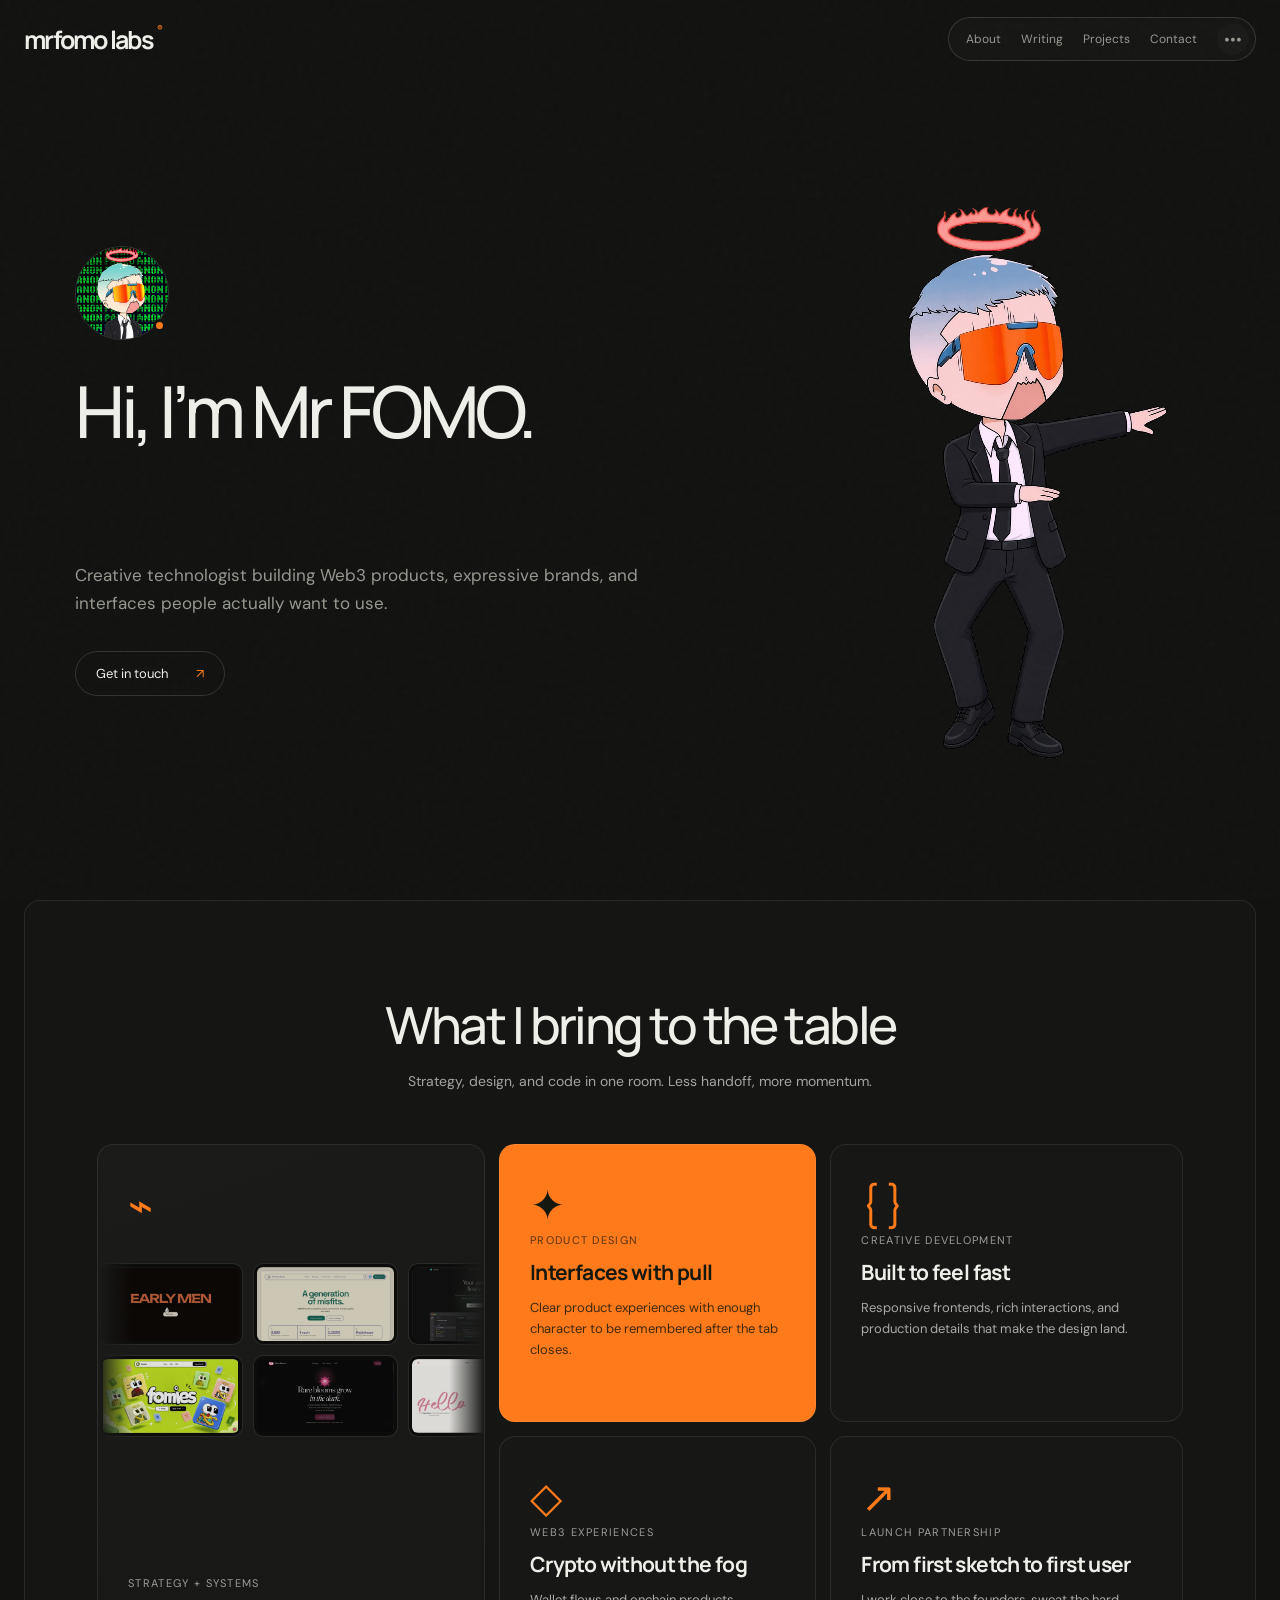
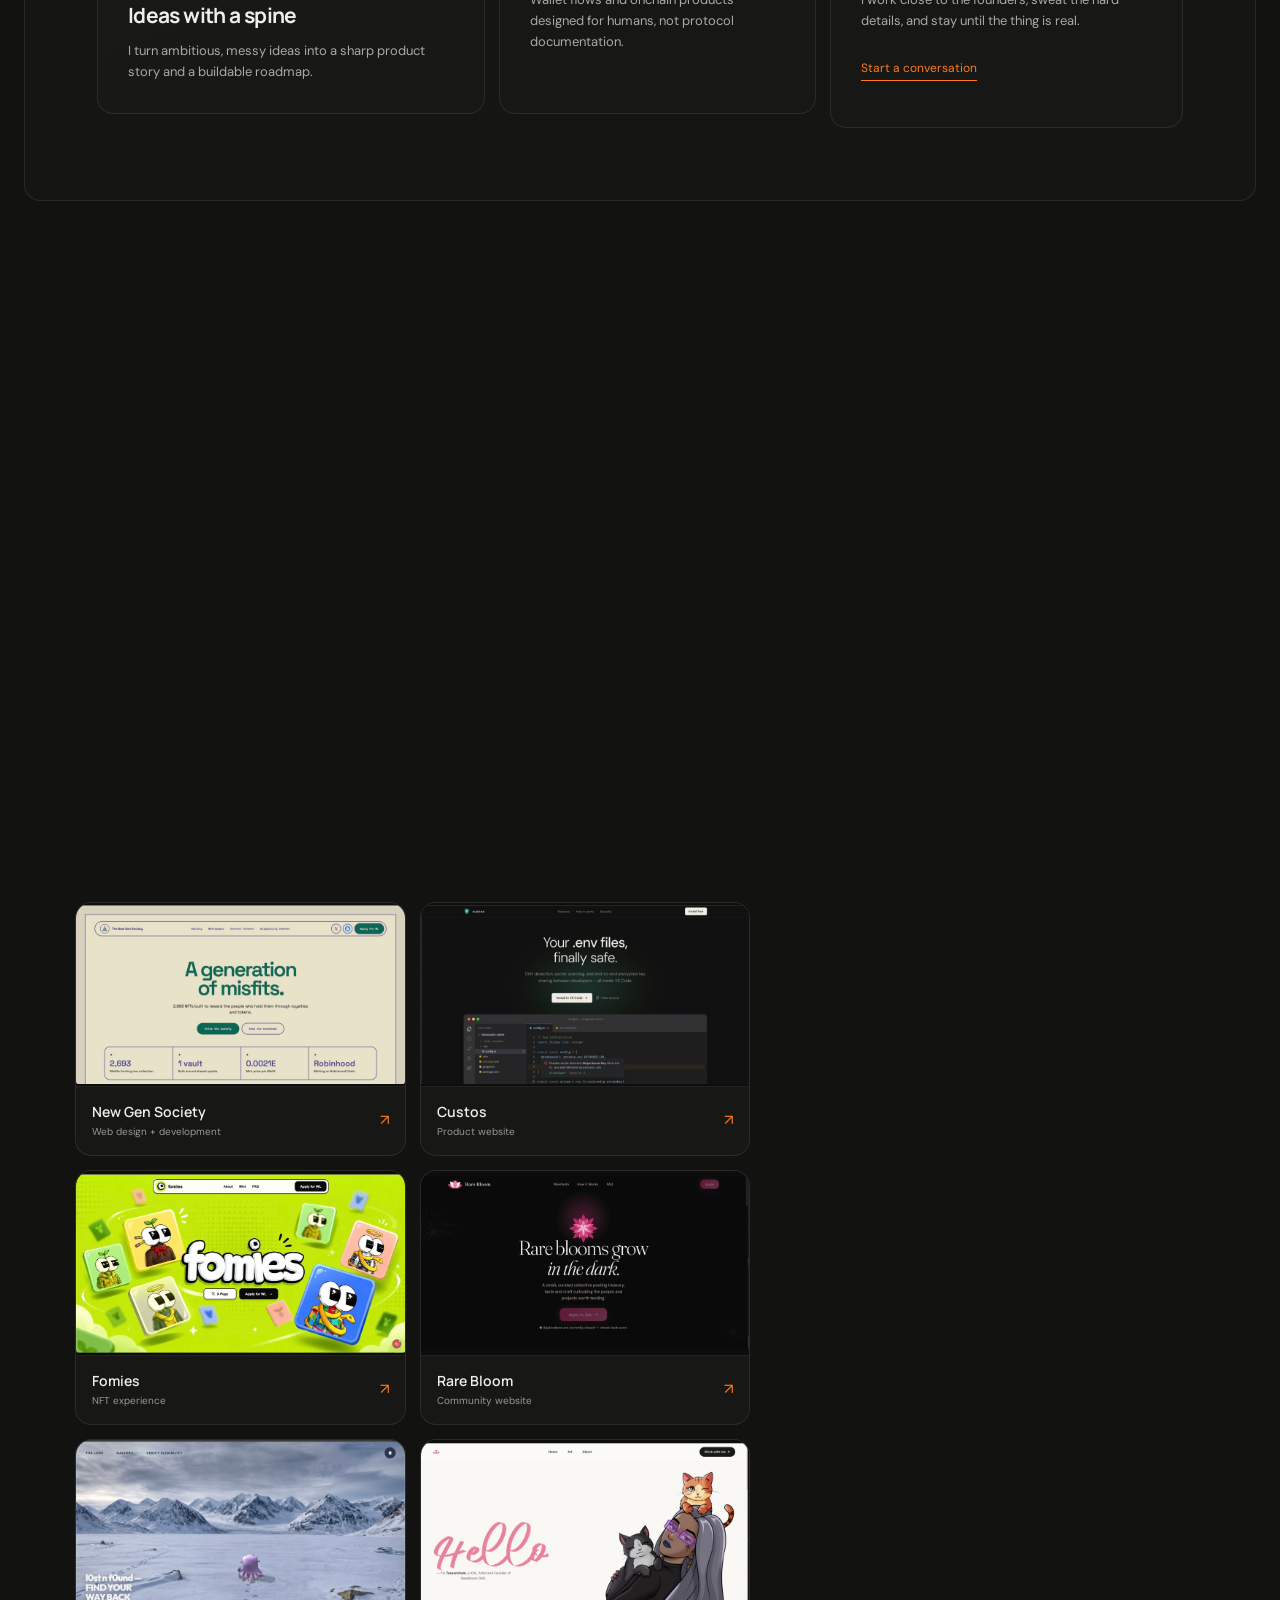
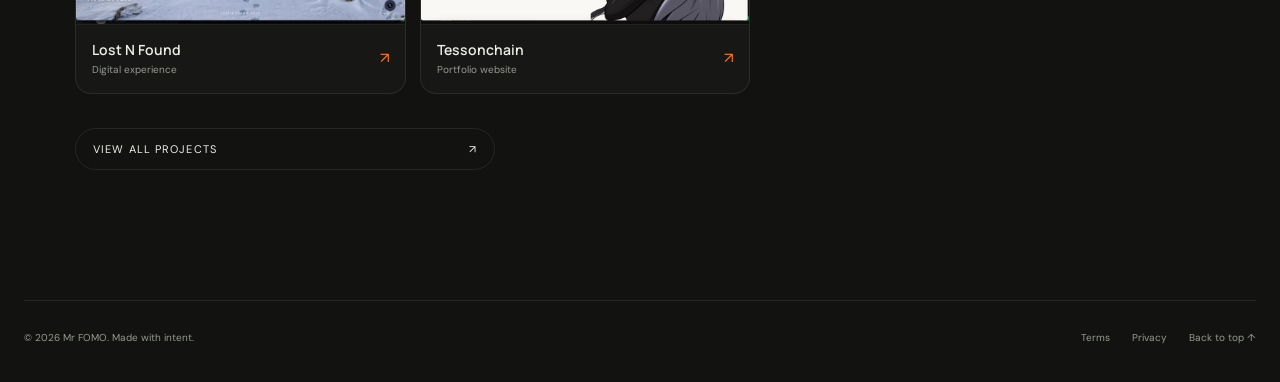
==== index.html @ 3b0688d9 "Add project detail and archive pages with associated styles and scripts - Created project.html for i" ====
<!doctype html>
<html lang="en">
<head>
  <meta charset="UTF-8" />
  <meta name="viewport" content="width=device-width, initial-scale=1.0" />
  <meta name="description" content="Mr FOMO is a creative technologist building sharp digital products, Web3 experiences, and memorable brands." />
  <title>Mr FOMO | Creative Technologist</title>
  <link rel="preconnect" href="https://fonts.googleapis.com">
  <link rel="preconnect" href="https://fonts.gstatic.com" crossorigin>
  <link href="https://fonts.googleapis.com/css2?family=DM+Sans:wght@400;500;600&family=Manrope:wght@400;500;600;700&display=swap" rel="stylesheet">
  <link rel="stylesheet" href="styles.css" />
</head>
<body>
  <div class="grain" aria-hidden="true"></div>
  <header class="site-header">
    <a class="brand" href="#top" aria-label="mrfomo labs home">mrfomo labs<span>®</span></a>
    <nav class="nav-pill" aria-label="Primary navigation">
      <a href="#about">About</a>
      <a href="#writing">Writing</a>
      <a href="#work">Projects</a>
      <a href="#contact">Contact</a>
      <button class="more-button" type="button" aria-label="Open links" aria-expanded="false">•••</button>
    </nav>
    <button class="mobile-toggle" type="button" aria-label="Open menu" aria-expanded="false"><span></span><span></span></button>
  </header>

  <aside class="social-dock" aria-label="Social links">
    <a href="https://github.com" target="_blank" rel="noreferrer"><span>GH</span>Github</a>
    <a href="https://x.com" target="_blank" rel="noreferrer"><span>X</span>Twitter</a>
    <a href="https://linkedin.com" target="_blank" rel="noreferrer"><span>IN</span>LinkedIn</a>
    <a href="mailto:hello@mrfomo.dev"><span>@</span>Email</a>
    <div class="dock-tools">
      <button class="theme-toggle" type="button" aria-label="Toggle theme">◐</button>
      <span>Available for select projects</span>
    </div>
  </aside>

  <main id="top">
    <section class="hero" id="about">
      <div class="hero-copy-stack">
        <div class="avatar-wrap reveal">
          <img src="assets/mr-fomo-portrait.png" alt="Illustrated portrait of Mr FOMO" width="180" height="180" />
          <span class="availability" aria-label="Available"></span>
        </div>
        <h1 class="reveal">
          Hi, I’m Mr FOMO.
          <span class="flip-line">
            <span class="flip-window" role="text" aria-label="I Build, I Create, I Code">
              <span class="flip-word" aria-hidden="true"><span>I</span> Build</span>
              <span class="flip-word" aria-hidden="true"><span>I</span> Create</span>
              <span class="flip-word" aria-hidden="true"><span>I</span> Code</span>
            </span>
          </span>
        </h1>
        <p class="hero-copy reveal">Creative technologist building Web3 products, expressive brands, and interfaces people actually want to use.</p>
        <a class="button reveal" href="mailto:hello@mrfomo.dev">Get in touch <span>↗</span></a>
      </div>
      <video class="hero-character" autoplay loop muted playsinline preload="auto" aria-label="Mr FOMO character dancing">
        <source src="assets/mr-fomo-dance.webm" type="video/webm" />
      </video>
    </section>

    <section class="services shell" id="work">
      <div class="section-intro reveal">
        <h2>What I bring to the table</h2>
        <p>Strategy, design, and code in one room. Less handoff, more momentum.</p>
      </div>
      <div class="service-grid">
        <article class="service-card feature-card reveal">
          <div class="card-mark">⌁</div>
          <div class="project-marquee" aria-label="Selected project previews">
            <div class="marquee-row marquee-left">
              <div class="marquee-group">
                <img src="assets/project-early-men.jpg" alt="Early Men project homepage" width="900" height="484" loading="lazy" />
                <img src="assets/project-new-gen.jpg" alt="The New Gen Society project homepage" width="900" height="489" loading="lazy" />
                <img src="assets/project-custos.jpg" alt="Custos project homepage" width="900" height="489" loading="lazy" />
                <img src="assets/project-lost-n-found.jpg" alt="Lost N Found project homepage" width="900" height="502" loading="lazy" />
              </div>
              <div class="marquee-group" aria-hidden="true">
                <img src="assets/project-early-men.jpg" alt="" width="900" height="484" loading="lazy" />
                <img src="assets/project-new-gen.jpg" alt="" width="900" height="489" loading="lazy" />
                <img src="assets/project-custos.jpg" alt="" width="900" height="489" loading="lazy" />
                <img src="assets/project-lost-n-found.jpg" alt="" width="900" height="502" loading="lazy" />
              </div>
            </div>
            <div class="marquee-row marquee-right">
              <div class="marquee-group">
                <img src="assets/project-fomies.jpg" alt="Fomies project homepage" width="900" height="491" loading="lazy" />
                <img src="assets/project-rare-bloom.jpg" alt="Rare Bloom project homepage" width="900" height="480" loading="lazy" />
                <img src="assets/project-tessonchain.jpg" alt="Tessonchain portfolio homepage" width="900" height="488" loading="lazy" />
              </div>
              <div class="marquee-group" aria-hidden="true">
                <img src="assets/project-fomies.jpg" alt="" width="900" height="491" loading="lazy" />
                <img src="assets/project-rare-bloom.jpg" alt="" width="900" height="480" loading="lazy" />
                <img src="assets/project-tessonchain.jpg" alt="" width="900" height="488" loading="lazy" />
              </div>
            </div>
          </div>
          <p class="card-index">Strategy + systems</p>
          <h3>Ideas with a spine</h3>
          <p>I turn ambitious, messy ideas into a sharp product story and a buildable roadmap.</p>
        </article>
        <article class="service-card lime-card reveal">
          <div class="card-mark">✦</div>
          <p class="card-index">Product design</p>
          <h3>Interfaces with pull</h3>
          <p>Clear product experiences with enough character to be remembered after the tab closes.</p>
        </article>
        <article class="service-card reveal">
          <div class="card-mark">{ }</div>
          <p class="card-index">Creative development</p>
          <h3>Built to feel fast</h3>
          <p>Responsive frontends, rich interactions, and production details that make the design land.</p>
        </article>
        <article class="service-card reveal">
          <div class="card-mark">◇</div>
          <p class="card-index">Web3 experiences</p>
          <h3>Crypto without the fog</h3>
          <p>Wallet flows and onchain products designed for humans, not protocol documentation.</p>
        </article>
        <article class="service-card wide-card reveal">
          <div class="card-mark">↗</div>
          <p class="card-index">Launch partnership</p>
          <h3>From first sketch to first user</h3>
          <p>I work close to the founders, sweat the hard details, and stay until the thing is real.</p>
          <a href="mailto:hello@mrfomo.dev">Start a conversation</a>
        </article>
      </div>
    </section>

    <section class="writing" id="writing">
      <div class="posts-column">
        <h2 class="reveal">Recent <span class="accent-word">works.</span></h2>
        <div class="projects-grid">
          <button class="project-preview project-featured reveal" type="button">
            <img src="assets/project-early-men.jpg" alt="Early Men project homepage" width="900" height="484" loading="lazy" />
            <span><strong>Early Men</strong><small>Web design + development</small><b>↗</b></span>
          </button>
          <button class="project-preview reveal" type="button">
            <img src="assets/project-new-gen.jpg" alt="The New Gen Society project homepage" width="900" height="489" loading="lazy" />
            <span><strong>New Gen Society</strong><small>Web design + development</small><b>↗</b></span>
          </button>
          <button class="project-preview reveal" type="button">
            <img src="assets/project-custos.jpg" alt="Custos project homepage" width="900" height="489" loading="lazy" />
            <span><strong>Custos</strong><small>Product website</small><b>↗</b></span>
          </button>
          <button class="project-preview reveal" type="button">
            <img src="assets/project-fomies.jpg" alt="Fomies project homepage" width="900" height="491" loading="lazy" />
            <span><strong>Fomies</strong><small>NFT experience</small><b>↗</b></span>
          </button>
          <button class="project-preview reveal" type="button">
            <img src="assets/project-rare-bloom.jpg" alt="Rare Bloom project homepage" width="900" height="480" loading="lazy" />
            <span><strong>Rare Bloom</strong><small>Community website</small><b>↗</b></span>
          </button>
          <button class="project-preview reveal" type="button">
            <img src="assets/project-lost-n-found.jpg" alt="Lost N Found project homepage" width="900" height="502" loading="lazy" />
            <span><strong>Lost N Found</strong><small>Digital experience</small><b>↗</b></span>
          </button>
          <button class="project-preview reveal" type="button">
            <img src="assets/project-tessonchain.jpg" alt="Tessonchain portfolio homepage" width="900" height="488" loading="lazy" />
            <span><strong>Tessonchain</strong><small>Portfolio website</small><b>↗</b></span>
          </button>
        </div>
        <a class="view-all reveal" href="projects.html">View all projects <span>↗</span></a>
      </div>

      <aside class="contact-column" id="contact">
        <div class="idea-card reveal">
          <div class="idea-orbit" aria-hidden="true"><span>✦</span></div>
          <h2>Something<br><span>worth building?</span></h2>
          <p>Bring the bold idea. I’ll help make it clear, useful, and real.</p>
          <a class="button" href="mailto:hello@mrfomo.dev">Get in touch <span>↗</span></a>
        </div>
        <form class="newsletter reveal" novalidate>
          <div>
            <h3>Notes, occasionally.</h3>
            <p>Design, technology, and useful things I found along the way.</p>
          </div>
          <label for="email">Email address</label>
          <div class="input-row">
            <input id="email" name="email" type="email" placeholder="you@domain.com" required />
            <button type="submit">Subscribe</button>
          </div>
          <p class="form-message" aria-live="polite"></p>
        </form>
      </aside>
    </section>
  </main>

  <footer>
    <p>© 2026 Mr FOMO. Made with intent.</p>
    <div><a href="#">Terms</a><a href="#">Privacy</a><a href="#top">Back to top ↑</a></div>
  </footer>

  <dialog class="project-lightbox" aria-label="Project image preview">
    <button class="lightbox-close" type="button" aria-label="Close project preview">×</button>
    <img src="" alt="" />
  </dialog>
  <script src="script.js"></script>
</body>
</html>
---- styles.css ----
:root {
  color-scheme: dark;
  --bg: #121311;
  --panel: #171816;
  --panel-2: #1b1c1a;
  --line: rgba(238, 241, 231, .09);
  --line-strong: rgba(238, 241, 231, .15);
  --text: #eeefe9;
  --muted: #969990;
  --accent: #ff7a1a;
  --accent-text: #15180f;
  --radius: 16px;
  --ease: cubic-bezier(.16, 1, .3, 1);
}

html[data-theme="light"] {
  color-scheme: light;
  --bg: #eceee8;
  --panel: #f5f6f1;
  --panel-2: #e3e6de;
  --line: rgba(20, 23, 17, .10);
  --line-strong: rgba(20, 23, 17, .18);
  --text: #171914;
  --muted: #64685f;
  --accent: #d85a0b;
  --accent-text: #11130d;
}

* { box-sizing: border-box; }
html { scroll-behavior: smooth; }
body { margin: 0; background: var(--bg); color: var(--text); font-family: "DM Sans", sans-serif; overflow-x: hidden; transition: background .35s ease, color .35s ease; }
body::before { content: ""; position: fixed; inset: 0; pointer-events: none; background-image: radial-gradient(var(--line-strong) .7px, transparent .7px); background-size: 22px 22px; opacity: .55; z-index: -1; }
.grain { position: fixed; inset: 0; z-index: 20; pointer-events: none; opacity: .025; background-image: url("data:image/svg+xml,%3Csvg viewBox='0 0 180 180' xmlns='http://www.w3.org/2000/svg'%3E%3Cfilter id='n'%3E%3CfeTurbulence type='fractalNoise' baseFrequency='.8' numOctaves='3' stitchTiles='stitch'/%3E%3C/filter%3E%3Crect width='100%25' height='100%25' filter='url(%23n)' opacity='.8'/%3E%3C/svg%3E"); }
a { color: inherit; text-decoration: none; }
button, input { font: inherit; }

.site-header { width: min(100% - 48px, 1440px); height: 78px; margin: auto; display: flex; align-items: center; justify-content: space-between; position: relative; z-index: 10; }
.brand { font-family: "Manrope", sans-serif; font-size: 25px; font-weight: 700; letter-spacing: -.07em; }
.brand span { color: var(--accent); font-size: 9px; margin-left: 4px; vertical-align: top; letter-spacing: 0; }
.nav-pill { display: flex; align-items: center; padding: 5px 6px 5px 17px; gap: 20px; border: 1px solid var(--line-strong); border-radius: 999px; background: color-mix(in srgb, var(--panel) 88%, transparent); backdrop-filter: blur(18px); }
.nav-pill a { font-size: 12px; color: var(--muted); transition: color .25s ease; }
.nav-pill a:hover { color: var(--text); }
.more-button { width: 32px; height: 32px; border: 0; border-radius: 50%; background: var(--panel-2); color: var(--muted); cursor: pointer; }
.mobile-toggle { display: none; width: 44px; height: 44px; border: 1px solid var(--line-strong); border-radius: 50%; background: var(--panel); }
.mobile-toggle span { display: block; width: 17px; height: 1px; margin: 5px auto; background: var(--text); }

.social-dock { position: fixed; right: 24px; top: 82px; z-index: 9; width: 142px; padding: 10px; border: 1px solid var(--line-strong); border-radius: var(--radius); background: color-mix(in srgb, var(--panel) 92%, transparent); backdrop-filter: blur(20px); opacity: 0; transform: translateY(-8px); pointer-events: none; transition: .3s var(--ease); }
.social-dock.open { opacity: 1; transform: none; pointer-events: auto; }
.social-dock a { display: flex; gap: 10px; align-items: center; padding: 8px; border-radius: 9px; color: var(--muted); font-size: 12px; }
.social-dock a:hover { background: var(--panel-2); color: var(--text); }
.social-dock a span { width: 18px; color: var(--text); font-size: 10px; font-weight: 700; }
.dock-tools { border-top: 1px solid var(--line); margin-top: 8px; padding: 10px 4px 2px; display: grid; grid-template-columns: 28px 1fr; gap: 7px; align-items: center; }
.dock-tools button { border: 0; width: 26px; height: 26px; border-radius: 50%; color: var(--text); background: var(--panel-2); cursor: pointer; }
.dock-tools span { font-size: 8px; line-height: 1.35; color: var(--muted); }

main { width: min(100% - 48px, 1320px); margin: auto; }
.hero { min-height: calc(100dvh - 78px); padding: 8vh 4vw 12vh; position: relative; display: flex; align-items: center; }
.hero-copy-stack { position: relative; z-index: 1; width: min(55%, 700px); }
.hero-character { position: absolute; z-index: 0; right: 3%; bottom: clamp(90px, 12vh, 150px); display: block; width: auto; height: min(72vh, 760px); max-width: 48%; object-fit: contain; object-position: center bottom; pointer-events: none; }
.avatar-wrap { width: 94px; height: 94px; position: relative; margin-bottom: 36px; }
.avatar-wrap img { width: 100%; height: 100%; object-fit: cover; border-radius: 50%; filter: contrast(1.06); border: 1px solid var(--line-strong); }
.availability { position: absolute; right: 3px; bottom: 8px; width: 13px; height: 13px; border: 3px solid var(--bg); background: var(--accent); border-radius: 50%; }
h1, h2, h3, p { margin-top: 0; }
.hero h1 { max-width: 930px; margin-bottom: 26px; font-family: "Manrope", sans-serif; font-size: clamp(40px, 5.6vw, 76px); font-weight: 500; letter-spacing: -.065em; line-height: .99; }
.hero h1 span { color: var(--muted); }
.flip-line { display: block; height: 1.12em; margin-top: .12em; line-height: 1; }
.flip-window { position: relative; display: block; width: 4.55em; height: 1.12em; overflow: hidden; perspective: 900px; }
.flip-word { position: absolute; inset: 0; display: flex; align-items: center; gap: .18em; color: var(--accent) !important; line-height: 1; white-space: nowrap; transform-origin: center center; opacity: 0; will-change: transform, opacity; animation: flip-word 7.5s cubic-bezier(.22, 1, .36, 1) infinite; }
.flip-word > span { color: var(--muted) !important; }
.flip-word:nth-child(2) { animation-delay: 2.5s; }
.flip-word:nth-child(3) { animation-delay: 5s; }

@keyframes flip-word {
  0% { opacity: 0; transform: translateY(38%) rotateX(-65deg); }
  5%, 28% { opacity: 1; transform: translateY(0) rotateX(0deg); }
  33%, 100% { opacity: 0; transform: translateY(-38%) rotateX(65deg); }
}
.hero-copy { max-width: 590px; margin-bottom: 34px; color: var(--muted); font-size: 17px; line-height: 1.65; }
.button { display: inline-flex; gap: 28px; align-items: center; min-width: 150px; justify-content: center; padding: 13px 17px; border: 1px solid var(--line-strong); border-radius: 999px; font-size: 13px; color: var(--text); transition: .3s var(--ease); }
.button span { color: var(--accent); transition: transform .3s var(--ease); }
.button:hover { border-color: var(--accent); transform: translateY(-2px); }
.button:hover span { transform: translate(2px, -2px); }
.button:active { transform: translateY(0) scale(.98); }

.shell { padding: 88px 72px 72px; border: 1px solid var(--line); border-radius: var(--radius); background: color-mix(in srgb, var(--panel) 70%, transparent); }
.section-intro { text-align: center; margin: 0 auto 54px; }
.section-intro h2, .writing h2 { font-family: "Manrope", sans-serif; font-size: clamp(34px, 4vw, 54px); letter-spacing: -.05em; margin-bottom: 13px; font-weight: 500; }
.section-intro p { color: color-mix(in srgb, var(--text) 66%, transparent); font-size: 14px; }
.service-grid { display: grid; grid-template-columns: 1.1fr .9fr 1fr; gap: 14px; }
.service-card { min-width: 0; min-height: 278px; padding: 30px; overflow: hidden; border: 1px solid var(--line); border-radius: var(--radius); background: var(--panel); transition: transform .35s var(--ease), border-color .35s ease; }
.service-card:hover { transform: translateY(-5px); border-color: var(--line-strong); }
.service-card:nth-child(1) { grid-row: span 2; min-height: 570px; display: flex; flex-direction: column; justify-content: flex-end; background: linear-gradient(160deg, var(--panel-2), var(--panel)); }
.service-card:nth-child(4) { grid-column: 2; }
.wide-card { grid-column: 3; grid-row: 2 / span 2; }
.lime-card { background: var(--accent); color: var(--accent-text); }
.lime-card p, .lime-card .card-index { color: color-mix(in srgb, var(--accent-text) 70%, transparent); }
.card-mark { font-family: "Manrope", sans-serif; font-size: 42px; color: var(--accent); margin-bottom: auto; }
.feature-card .card-mark { margin-bottom: 28px; }
.project-marquee { width: calc(100% + 60px); margin: 0 -30px auto; padding: 2px 0; overflow: hidden; display: grid; gap: 10px; -webkit-mask-image: linear-gradient(90deg, transparent, #000 9%, #000 91%, transparent); mask-image: linear-gradient(90deg, transparent, #000 9%, #000 91%, transparent); }
.marquee-row { display: flex; width: max-content; gap: 10px; will-change: transform; }
.marquee-group { display: flex; flex-shrink: 0; gap: 10px; }
.marquee-row img { display: block; flex: 0 0 auto; width: 145px; height: 82px; padding: 3px; object-fit: contain; background: #0d0e0c; border: 1px solid var(--line-strong); border-radius: 10px; cursor: zoom-in; filter: saturate(.86) brightness(.88); transition: filter .3s var(--ease), border-color .3s var(--ease); }
.marquee-row img:hover, .marquee-row img:focus-visible { border-color: var(--accent); outline: none; }
.project-marquee:hover .marquee-row { animation-play-state: paused; }
.project-marquee:hover img { filter: saturate(1) brightness(1); }
.marquee-left { animation: marquee-left 18s linear infinite; }
.marquee-right { animation: marquee-right 14s linear infinite; }

@keyframes marquee-left {
  to { transform: translateX(calc(-50% - 5px)); }
}

@keyframes marquee-right {
  from { transform: translateX(calc(-50% - 5px)); }
  to { transform: translateX(0); }
}
.lime-card .card-mark { color: var(--accent-text); }
.card-index { color: color-mix(in srgb, var(--text) 62%, transparent); font-size: 11px; margin-bottom: 11px; text-transform: uppercase; letter-spacing: .12em; }
.service-card h3 { font-family: "Manrope", sans-serif; font-size: 21px; margin-bottom: 12px; letter-spacing: -.03em; }
.service-card > p:last-of-type { max-width: 35ch; margin-bottom: 0; color: color-mix(in srgb, var(--text) 68%, transparent); font-size: 13px; line-height: 1.6; }
.service-card.lime-card .card-index { color: color-mix(in srgb, var(--accent-text) 72%, transparent); }
.service-card.lime-card h3 { color: var(--accent-text); }
.service-card.lime-card > p:last-of-type { color: color-mix(in srgb, var(--accent-text) 82%, transparent); }
.wide-card a { display: inline-block; margin-top: 28px; color: var(--accent); font-size: 12px; border-bottom: 1px solid var(--accent); padding-bottom: 4px; }

.writing { padding: 130px 4vw; display: grid; grid-template-columns: minmax(0, 1.55fr) minmax(300px, .75fr); gap: 10vw; }
.writing h2 { margin-bottom: 38px; }
.writing h2 span, .idea-card h2 span { color: var(--muted); }
.writing h2 .accent-word { color: var(--accent); }
.projects-grid { display: grid; grid-template-columns: repeat(2, minmax(0, 1fr)); gap: 14px; }
.project-preview { min-width: 0; padding: 0; overflow: hidden; border: 1px solid var(--line); border-radius: var(--radius); background: var(--panel); color: var(--text); text-align: left; cursor: zoom-in; transition: transform .35s var(--ease), border-color .35s var(--ease); }
.project-preview:hover { transform: translateY(-4px); border-color: color-mix(in srgb, var(--accent) 65%, var(--line)); }
.project-preview:focus-visible { outline: 2px solid var(--accent); outline-offset: 3px; }
.project-preview img { display: block; width: 100%; height: auto; aspect-ratio: 16 / 9; object-fit: contain; background: #0d0e0c; border-bottom: 1px solid var(--line); }
.project-preview > span { display: grid; grid-template-columns: 1fr auto; gap: 4px 12px; align-items: center; padding: 15px 16px 17px; }
.project-preview strong { font-family: "Manrope", sans-serif; font-size: 14px; font-weight: 600; }
.project-preview small { grid-column: 1; color: var(--muted); font-size: 10px; }
.project-preview b { grid-column: 2; grid-row: 1 / span 2; color: var(--accent); font-size: 15px; font-weight: 400; transition: transform .3s var(--ease); }
.project-preview:hover b { transform: translate(3px, -3px); }
.project-featured { grid-column: 1 / -1; }
.post { position: relative; padding: 27px 48px 29px 0; border-bottom: 1px solid var(--line); }
.post-meta { display: flex; align-items: center; gap: 10px; margin-bottom: 16px; color: var(--muted); font-size: 10px; }
.post-meta span:not(:last-child)::after { content: "/"; margin-left: 10px; color: var(--line-strong); }
.post h3 { max-width: 620px; margin-bottom: 12px; font-family: "Manrope", sans-serif; font-size: 19px; line-height: 1.35; }
.post h3 a:hover { color: var(--accent); }
.post p { max-width: 650px; margin-bottom: 0; color: var(--muted); font-size: 13px; line-height: 1.65; }
.post-arrow { position: absolute; right: 0; top: 50%; color: var(--muted); transition: .3s var(--ease); }
.post:hover .post-arrow { color: var(--accent); transform: translate(3px, -3px); }
.view-all { margin-top: 34px; display: flex; justify-content: space-between; width: min(100%, 420px); padding: 13px 17px; border: 1px solid var(--line); border-radius: 999px; font-size: 11px; text-transform: uppercase; letter-spacing: .1em; }
.view-all:hover { border-color: var(--accent); }
.contact-column { padding-top: 10px; }
.idea-card, .newsletter { border: 1px solid var(--line); border-radius: var(--radius); background: var(--panel); }
.idea-card { min-height: 405px; padding: 42px 32px; text-align: center; display: flex; flex-direction: column; align-items: center; justify-content: center; }
.idea-orbit { width: 76px; height: 76px; margin-bottom: 27px; border: 1px solid var(--line-strong); border-radius: 50%; display: grid; place-items: center; position: relative; }
.idea-orbit::after { content: ""; position: absolute; width: 8px; height: 8px; background: var(--accent); border-radius: 50%; top: -4px; }
.idea-orbit span { color: var(--accent); font-size: 28px; }
.idea-card h2 { font-family: "Manrope", sans-serif; font-size: 30px; line-height: 1.05; letter-spacing: -.05em; margin-bottom: 18px; }
.idea-card p { color: var(--muted); font-size: 12px; line-height: 1.6; margin-bottom: 25px; }
.newsletter { margin-top: 20px; padding: 28px; }
.newsletter h3 { margin-bottom: 8px; font-family: "Manrope", sans-serif; font-size: 16px; }
.newsletter > div > p { color: var(--muted); font-size: 11px; line-height: 1.55; }
.newsletter label { display: block; font-size: 11px; margin: 24px 0 8px; }
.input-row { display: flex; gap: 8px; }
.input-row input { width: 100%; min-width: 0; padding: 11px 13px; color: var(--text); border: 1px solid var(--line-strong); border-radius: 10px; background: var(--bg); outline: none; font-size: 12px; }
.input-row input::placeholder { color: var(--muted); }
.input-row input:focus { border-color: var(--accent); box-shadow: 0 0 0 3px color-mix(in srgb, var(--accent) 18%, transparent); }
.input-row button { border: 0; border-radius: 10px; padding: 0 16px; background: var(--text); color: var(--bg); cursor: pointer; font-size: 11px; }
.input-row button:active { transform: scale(.98); }
.form-message { min-height: 16px; margin: 10px 0 0; color: var(--accent); font-size: 10px; }

.project-lightbox { width: fit-content; max-width: 94vw; max-height: 92dvh; margin: auto; padding: 0; overflow: visible; border: 0; border-radius: var(--radius); background: transparent; color: var(--text); }
.project-lightbox::backdrop { background: rgba(8, 9, 8, .9); backdrop-filter: blur(10px); }
.project-lightbox img { display: block; max-width: 92vw; max-height: 86dvh; object-fit: contain; border: 1px solid var(--line-strong); border-radius: var(--radius); background: var(--panel); box-shadow: 0 24px 80px rgba(0, 0, 0, .45); }
.lightbox-close { position: absolute; right: -14px; top: -14px; z-index: 1; width: 38px; height: 38px; padding: 0; border: 1px solid var(--line-strong); border-radius: 50%; background: var(--text); color: var(--bg); cursor: pointer; font-size: 24px; line-height: 1; }
.lightbox-close:hover { background: var(--accent); color: var(--accent-text); }
.lightbox-close:active { transform: scale(.96); }

footer { width: min(100% - 48px, 1440px); margin: auto; padding: 30px 0 38px; border-top: 1px solid var(--line); display: flex; align-items: center; justify-content: space-between; color: var(--muted); font-size: 10px; }
footer p { margin: 0; }
footer div { display: flex; gap: 22px; }
footer a:hover { color: var(--text); }

.reveal { opacity: 0; transform: translateY(18px); transition: opacity .75s var(--ease), transform .75s var(--ease); }
.reveal.visible { opacity: 1; transform: none; }

@media (max-width: 960px) {
  .hero-copy-stack { width: 58%; }
  .hero-character { right: -3%; bottom: clamp(64px, 9vh, 100px); height: min(62vh, 620px); max-width: 45%; }
  .service-grid { grid-template-columns: 1fr 1fr; }
  .service-card:nth-child(1) { grid-row: auto; min-height: 278px; }
  .service-card:nth-child(4), .wide-card { grid-column: auto; grid-row: auto; }
  .wide-card { grid-column: 1 / -1; }
  .writing { grid-template-columns: 1fr; gap: 80px; }
  .contact-column { display: grid; grid-template-columns: 1fr 1fr; gap: 16px; }
  .newsletter { margin-top: 0; }
}

@media (max-width: 680px) {
  .site-header { width: calc(100% - 32px); height: 68px; }
  .nav-pill { display: none; position: absolute; left: 0; right: 0; top: 60px; padding: 18px; border-radius: var(--radius); flex-direction: column; gap: 18px; background: var(--panel); }
  .nav-pill.open { display: flex; }
  .more-button { display: none; }
  .mobile-toggle { display: block; }
  .social-dock { display: none; }
  main { width: calc(100% - 32px); }
  .hero { min-height: calc(100dvh - 68px); padding: 48px 0 0; display: flex; flex-direction: column; align-items: stretch; justify-content: flex-start; }
  .hero-copy-stack { width: 100%; }
  .hero-character { position: relative; right: auto; bottom: auto; width: min(85vw, 430px); max-width: 100%; height: auto; aspect-ratio: 9 / 16; margin: 40px auto 0; object-position: center bottom; }
  .avatar-wrap { width: 76px; height: 76px; margin-bottom: 28px; }
  .hero h1 { font-size: clamp(37px, 11.5vw, 52px); line-height: 1.02; }
  .hero-copy { font-size: 15px; }
  .shell { padding: 54px 16px 16px; }
  .section-intro { text-align: left; margin: 0 8px 34px; }
  .service-grid { grid-template-columns: 1fr; }
  .service-card, .service-card:nth-child(1) { min-height: 260px; padding: 25px; }
  .service-card.feature-card { min-height: 560px; }
  .project-marquee { width: calc(100% + 50px); margin-right: -25px; margin-left: -25px; }
  .marquee-row img { width: 128px; height: 72px; }
  .wide-card { grid-column: auto; }
  .writing { padding: 90px 0; grid-template-columns: 1fr; gap: 66px; }
  .projects-grid { grid-template-columns: 1fr; }
  .project-featured { grid-column: auto; }
  .post { padding-right: 30px; }
  .post-meta { align-items: flex-start; flex-wrap: wrap; }
  .contact-column { grid-template-columns: 1fr; }
  .idea-card { min-height: 380px; }
  .newsletter { padding: 22px; }
  .input-row { flex-direction: column; }
  .input-row button { padding: 12px; }
  footer { width: calc(100% - 32px); align-items: flex-start; gap: 24px; flex-direction: column; }
}

@media (prefers-reduced-motion: reduce) {
  *, *::before, *::after { scroll-behavior: auto !important; animation-duration: .01ms !important; transition-duration: .01ms !important; }
  .reveal { opacity: 1; transform: none; }
  .flip-word { display: none; opacity: 1; transform: none; }
  .flip-word:last-child { display: flex; }
  .marquee-row { animation: none; transform: none; }
  .project-marquee { overflow-x: auto; mask-image: none; -webkit-mask-image: none; }
}
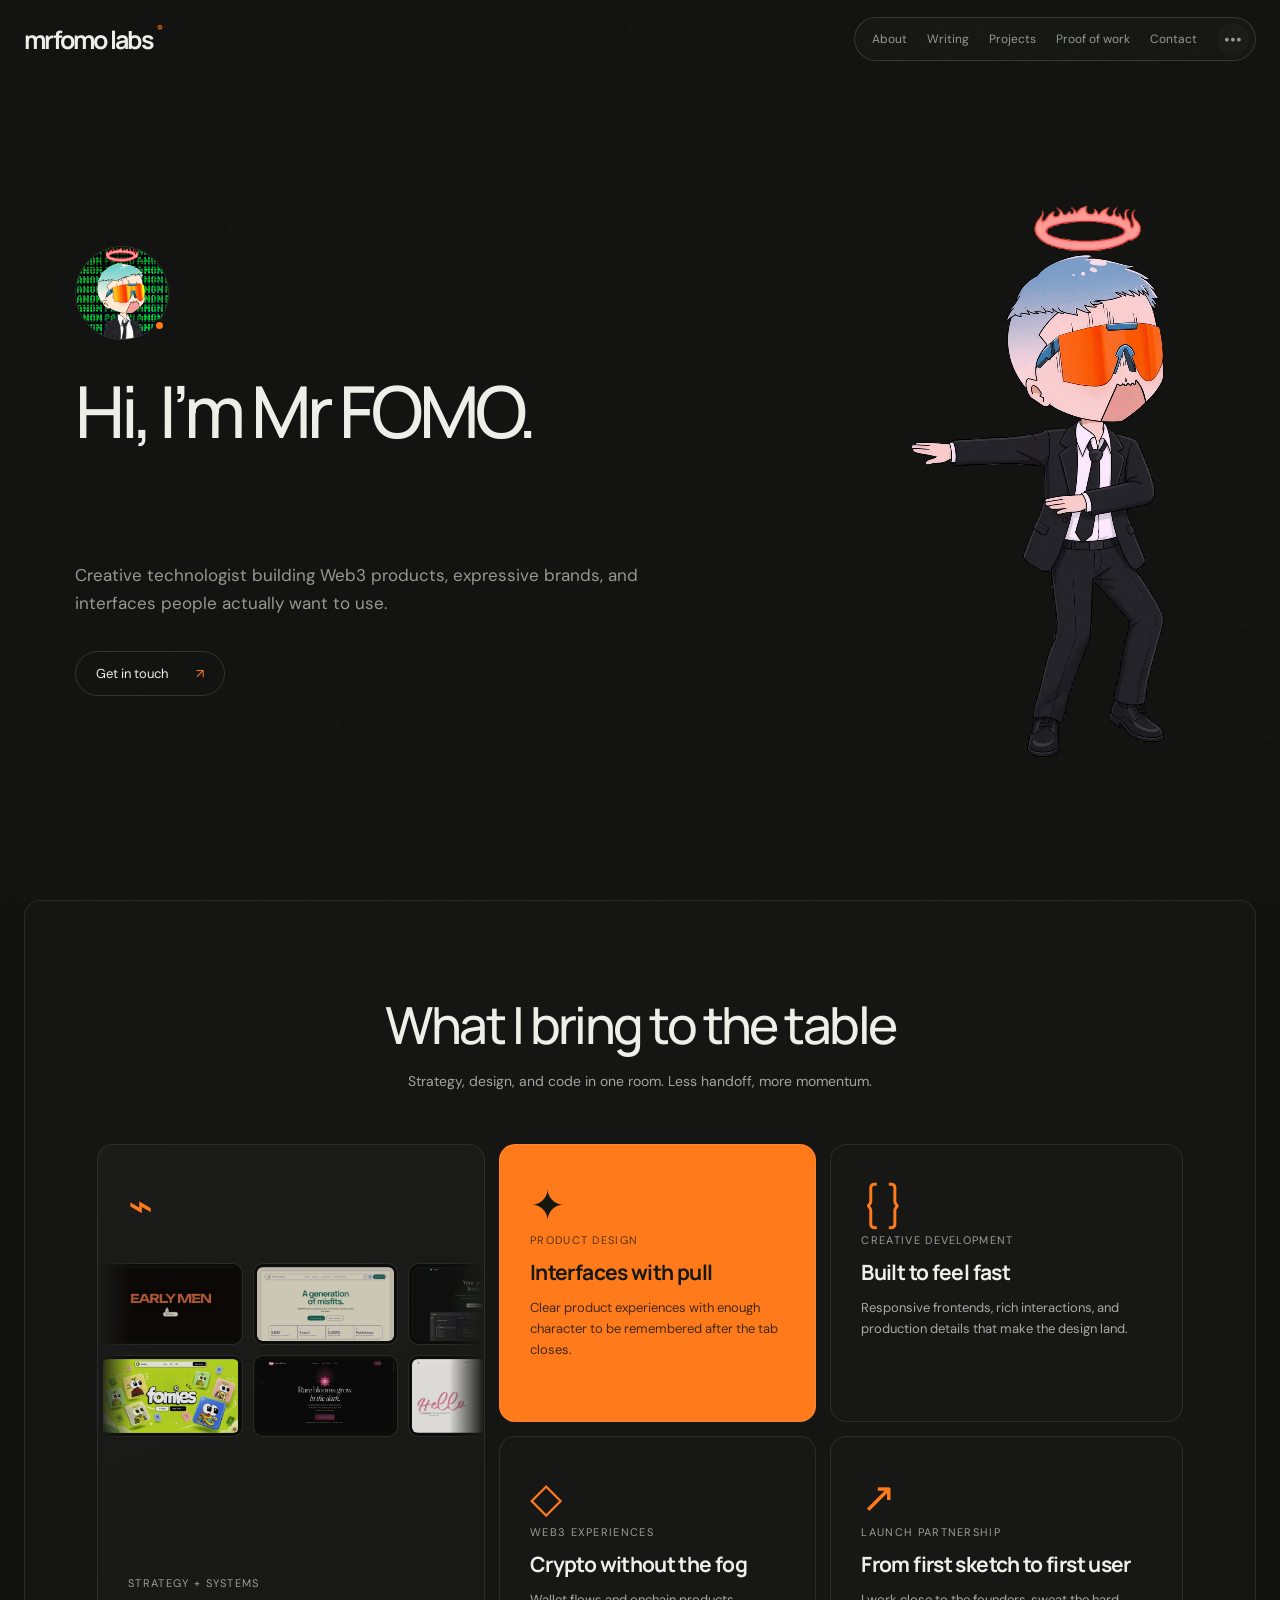
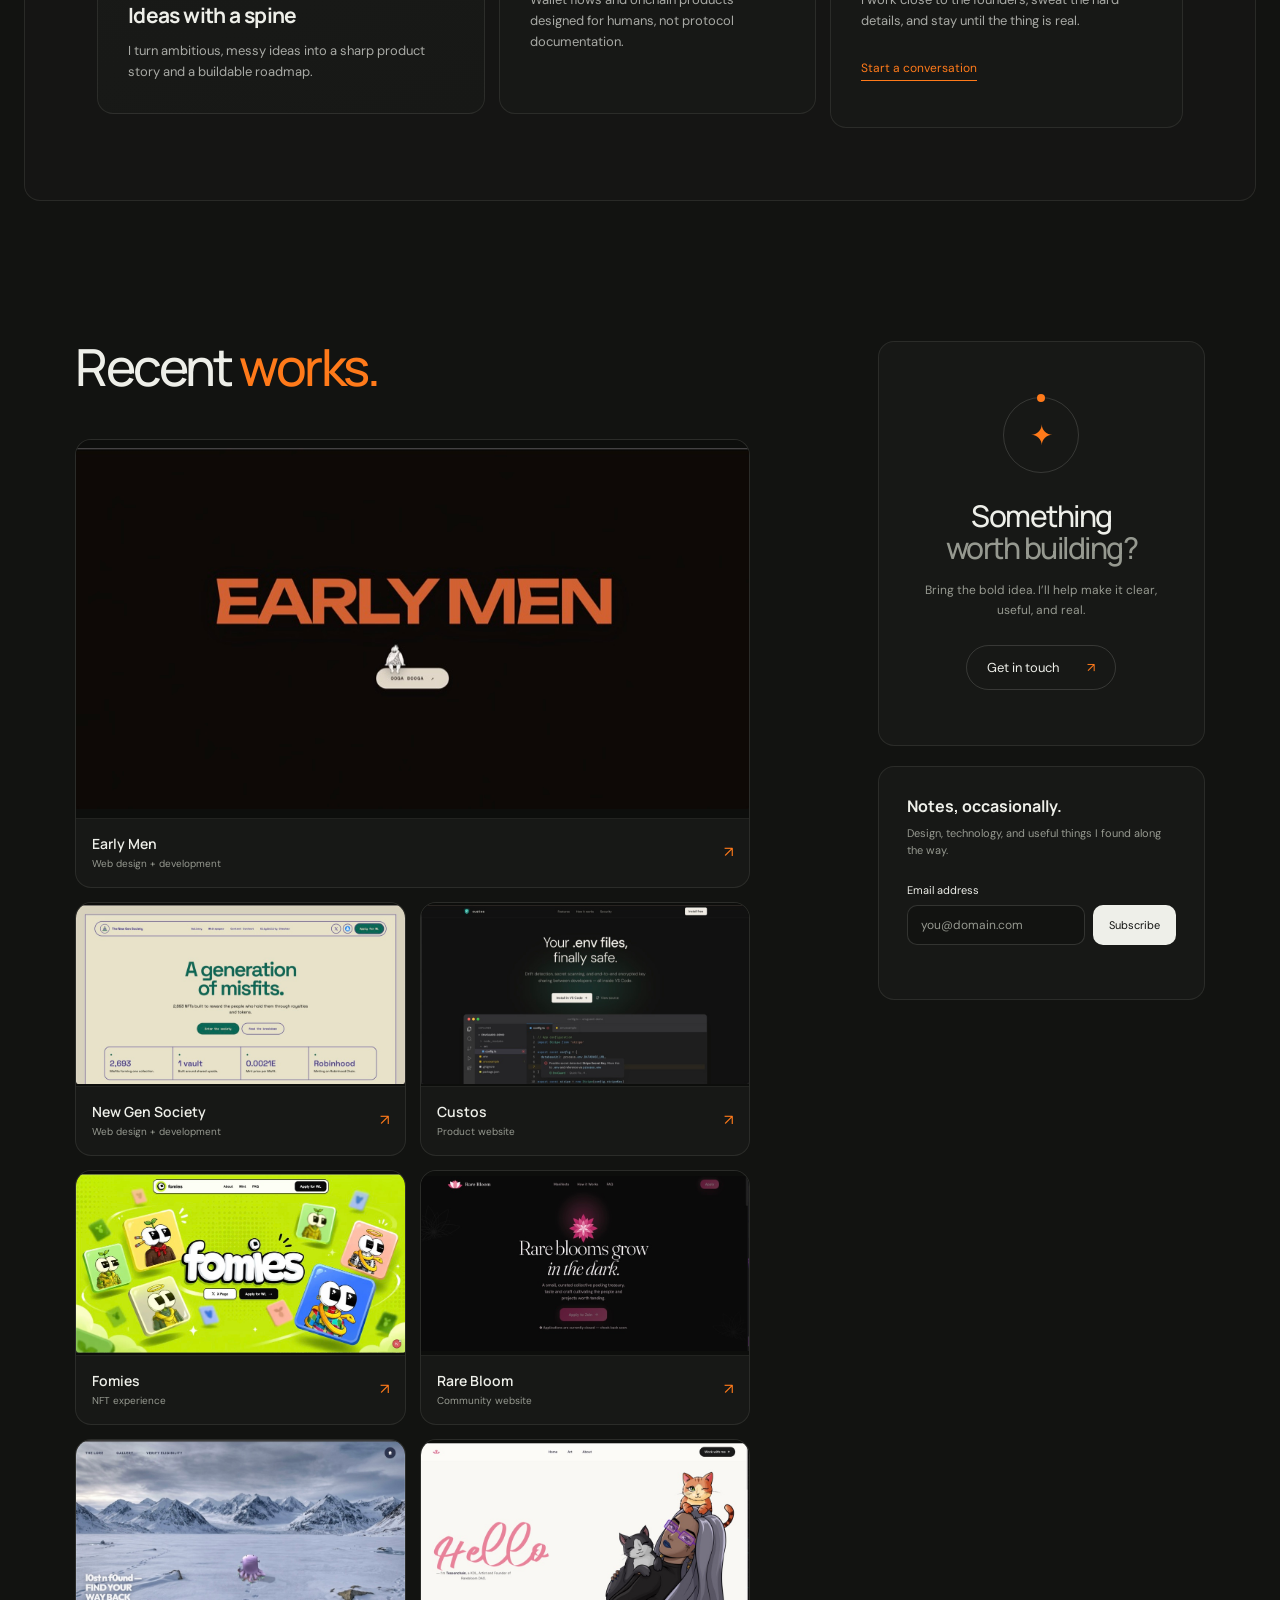
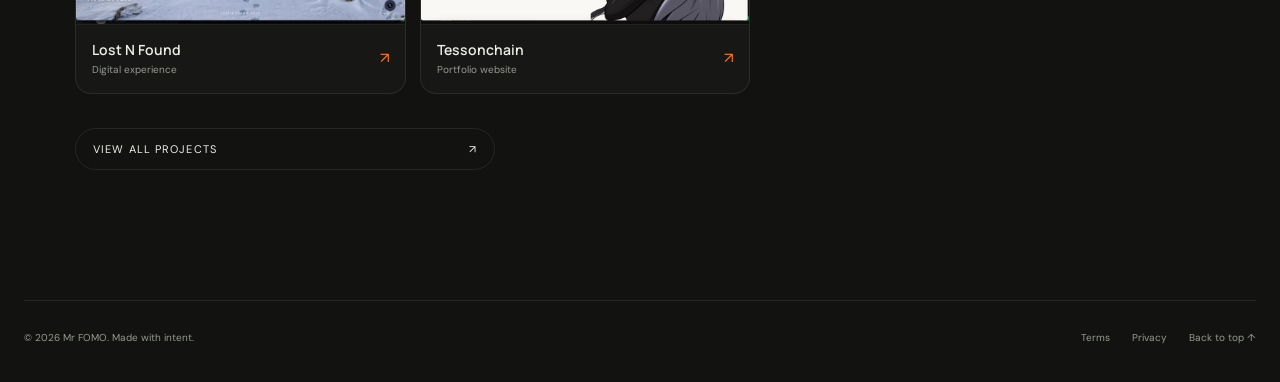
==== commit 451705f3: "Add "Proof of Work" section to projects page with filtering functionality - Updated index.html to in" ====
--- a/index.html
+++ b/index.html
@@ -18,6 +18,7 @@
       <a href="#about">About</a>
       <a href="#writing">Writing</a>
       <a href="#work">Projects</a>
+      <a href="projects.html#proof">Proof of work</a>
       <a href="#contact">Contact</a>
       <button class="more-button" type="button" aria-label="Open links" aria-expanded="false">•••</button>
     </nav>
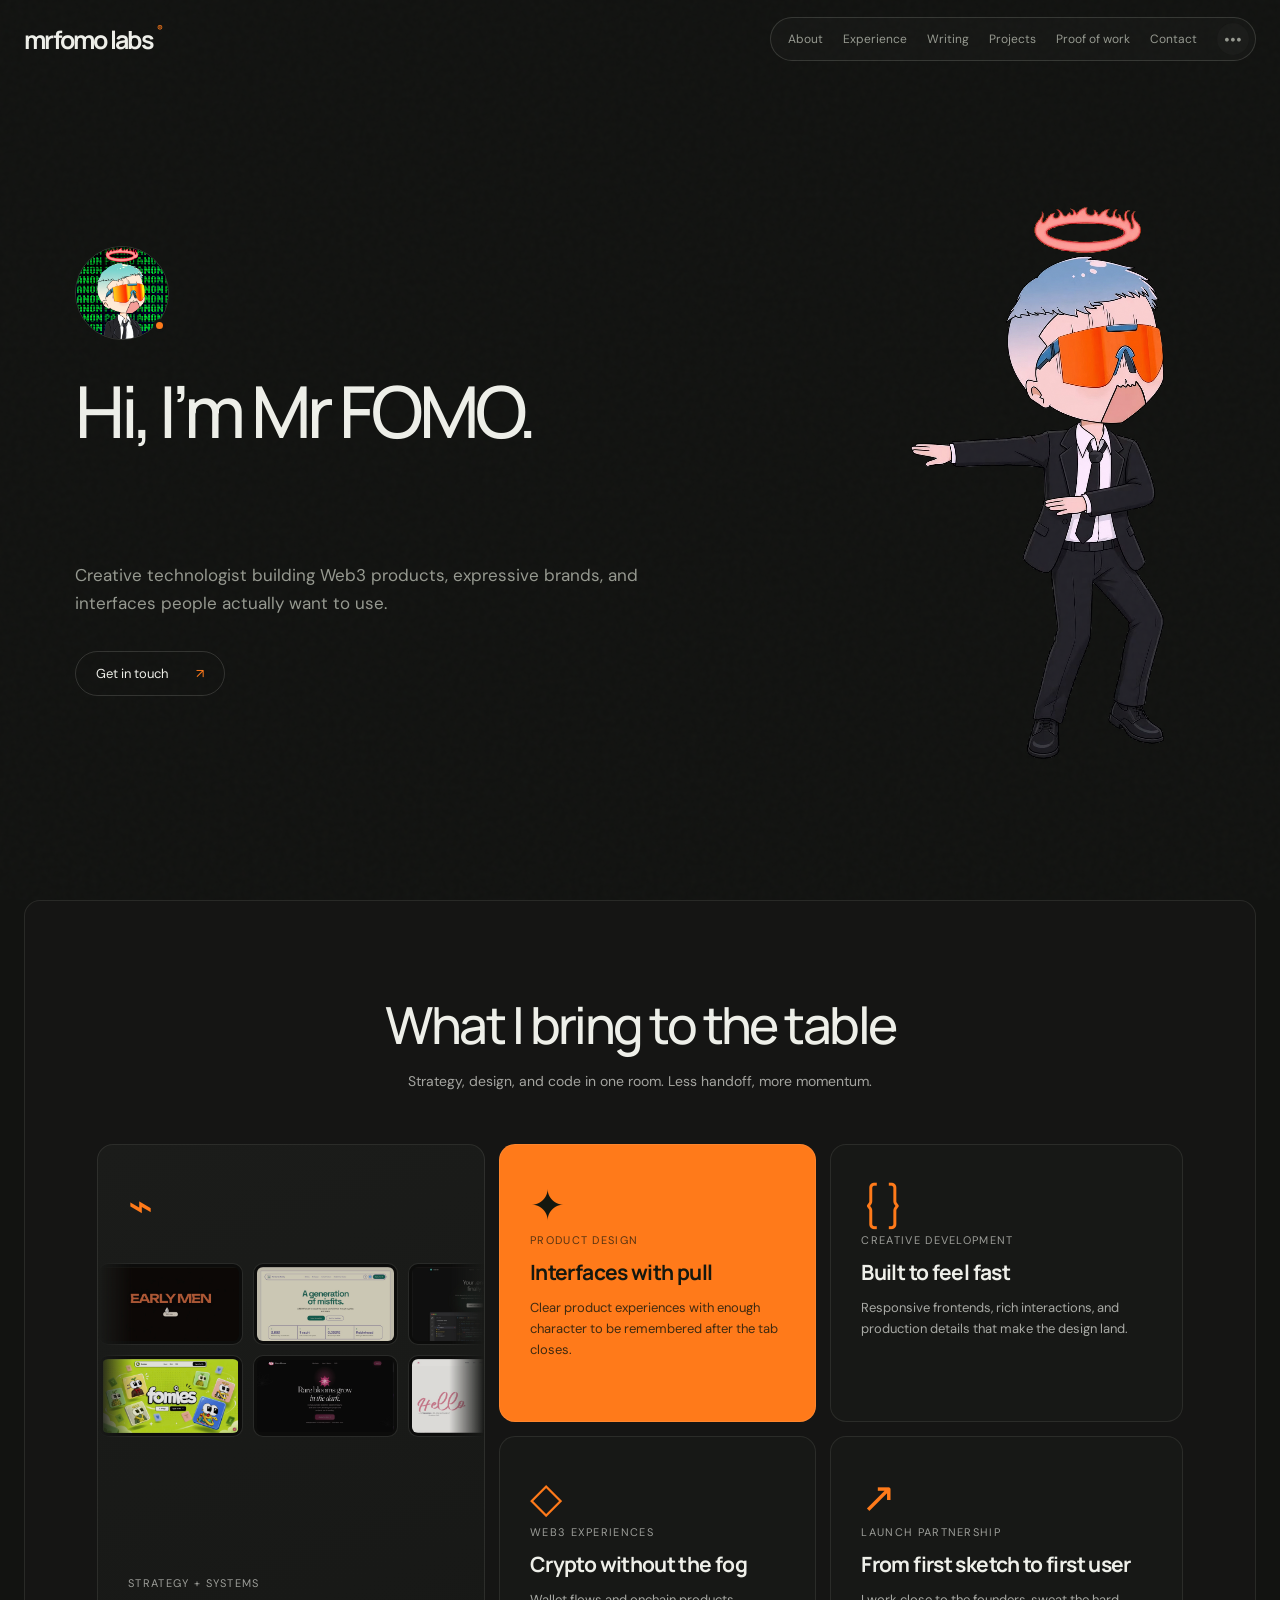
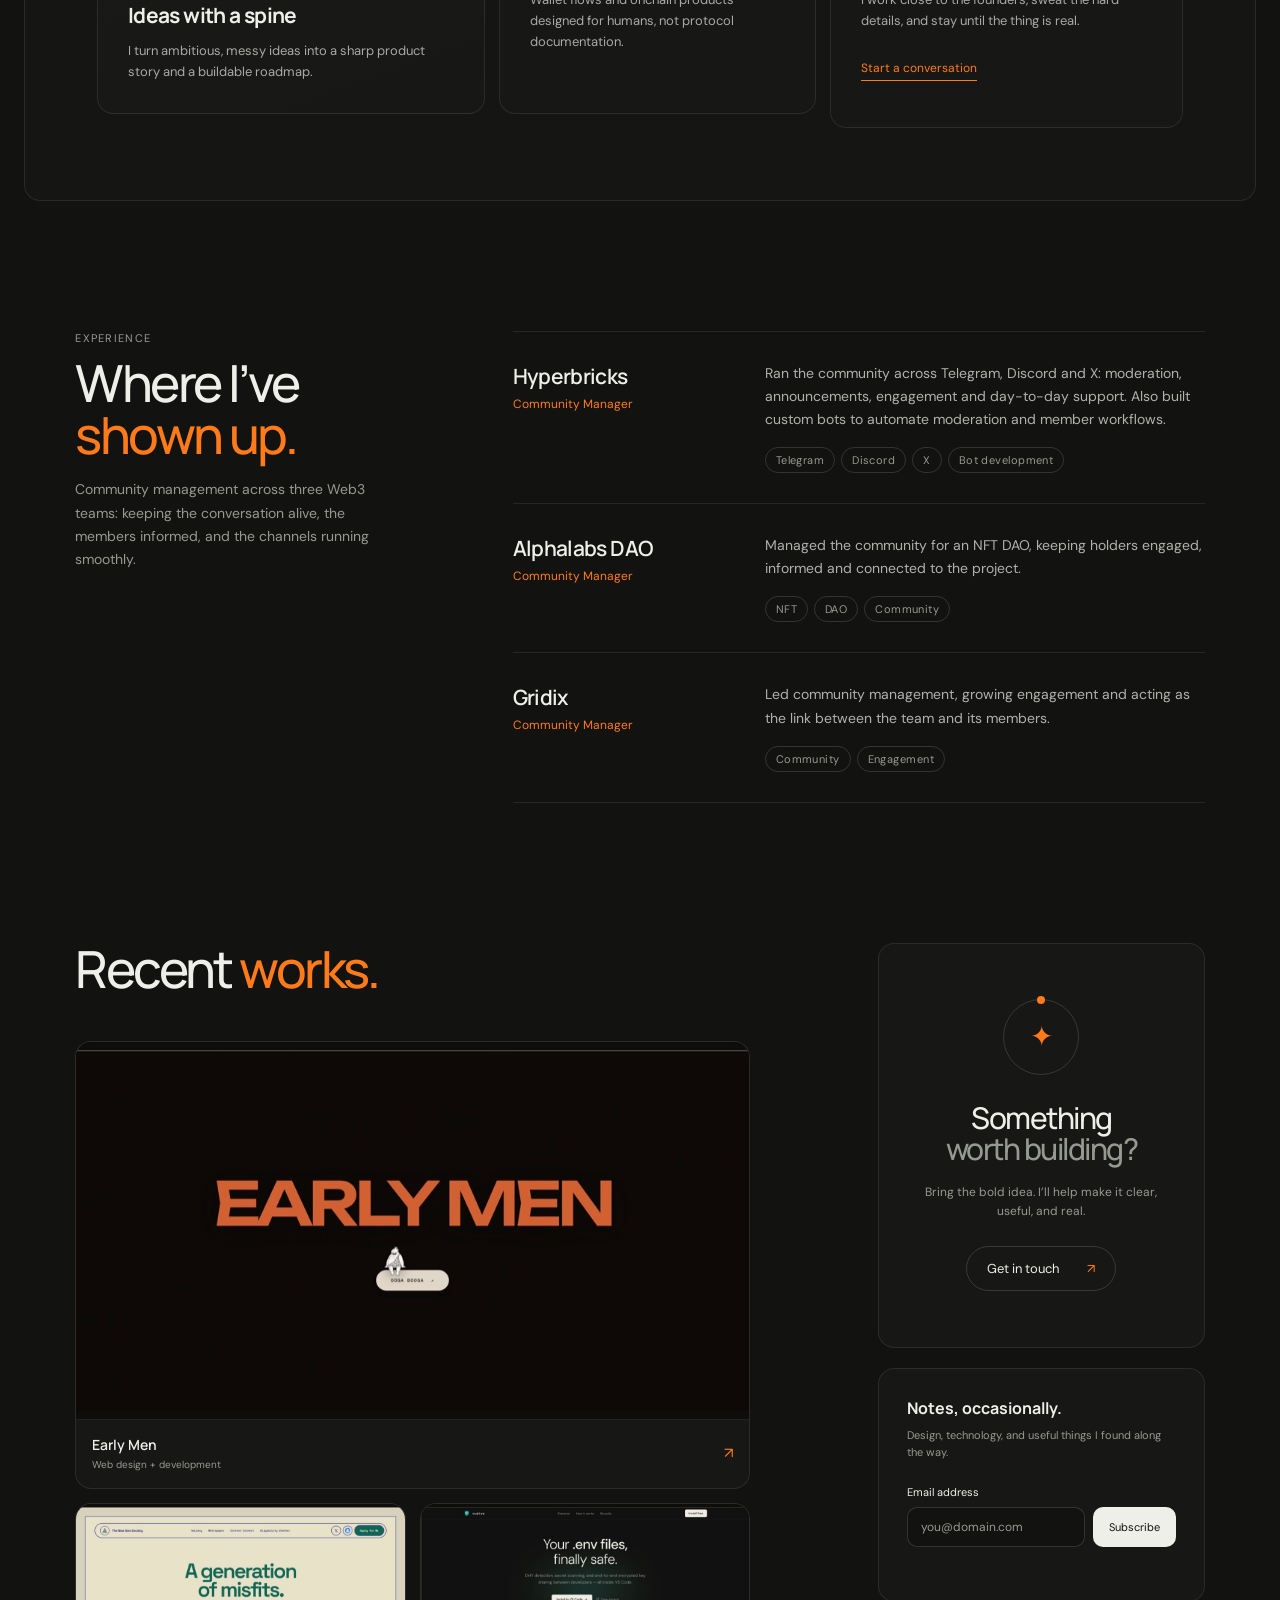
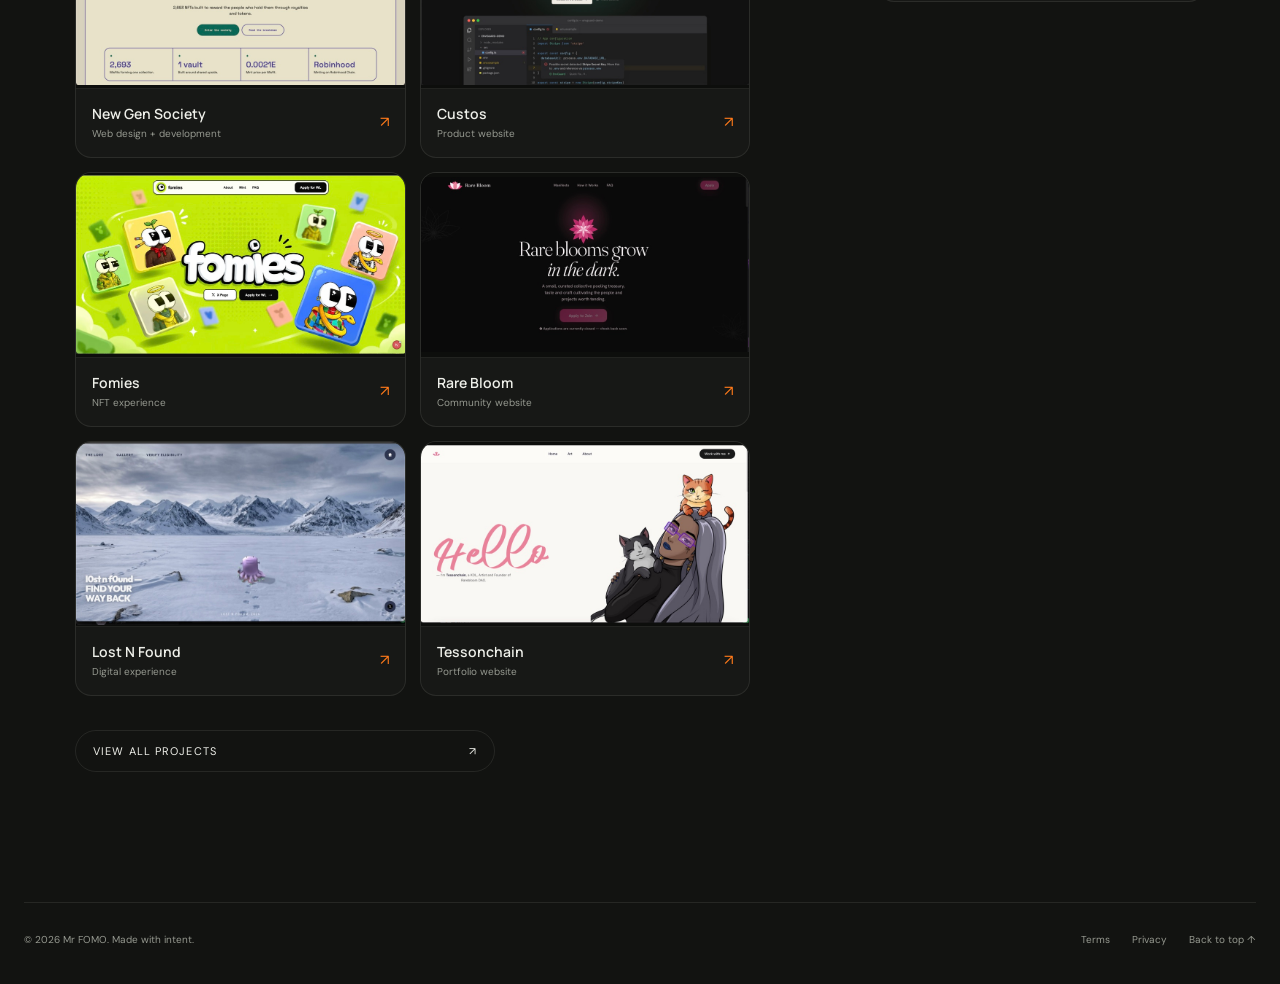
==== commit 27fa2b50: "Add "Experience" section to the main page with styling and content" ====
--- a/index.html
+++ b/index.html
@@ -16,6 +16,7 @@
     <a class="brand" href="#top" aria-label="mrfomo labs home">mrfomo labs<span>®</span></a>
     <nav class="nav-pill" aria-label="Primary navigation">
       <a href="#about">About</a>
+      <a href="#experience">Experience</a>
       <a href="#writing">Writing</a>
       <a href="#work">Projects</a>
       <a href="projects.html#proof">Proof of work</a>
@@ -129,6 +130,52 @@
       </div>
     </section>
 
+    <section class="experience" id="experience">
+      <div class="experience-head reveal">
+        <p class="card-index">Experience</p>
+        <h2>Where I’ve <span class="accent-word">shown up.</span></h2>
+        <p>Community management across three Web3 teams: keeping the conversation alive, the members informed, and the channels running smoothly.</p>
+      </div>
+      <ol class="experience-list">
+        <li class="experience-item reveal">
+          <div class="experience-company">
+            <h3>Hyperbricks</h3>
+            <p>Community Manager</p>
+          </div>
+          <div class="experience-detail">
+            <p>Ran the community across Telegram, Discord and X: moderation, announcements, engagement and day-to-day support. Also built custom bots to automate moderation and member workflows.</p>
+            <ul class="experience-tags" aria-label="Focus areas">
+              <li>Telegram</li><li>Discord</li><li>X</li><li>Bot development</li>
+            </ul>
+          </div>
+        </li>
+        <li class="experience-item reveal">
+          <div class="experience-company">
+            <h3>Alphalabs DAO</h3>
+            <p>Community Manager</p>
+          </div>
+          <div class="experience-detail">
+            <p>Managed the community for an NFT DAO, keeping holders engaged, informed and connected to the project.</p>
+            <ul class="experience-tags" aria-label="Focus areas">
+              <li>NFT</li><li>DAO</li><li>Community</li>
+            </ul>
+          </div>
+        </li>
+        <li class="experience-item reveal">
+          <div class="experience-company">
+            <h3>Gridix</h3>
+            <p>Community Manager</p>
+          </div>
+          <div class="experience-detail">
+            <p>Led community management, growing engagement and acting as the link between the team and its members.</p>
+            <ul class="experience-tags" aria-label="Focus areas">
+              <li>Community</li><li>Engagement</li>
+            </ul>
+          </div>
+        </li>
+      </ol>
+    </section>
+
     <section class="writing" id="writing">
       <div class="posts-column">
         <h2 class="reveal">Recent <span class="accent-word">works.</span></h2>
--- a/styles.css
+++ b/styles.css
@@ -122,6 +122,19 @@
 .service-card.lime-card h3 { color: var(--accent-text); }
 .service-card.lime-card > p:last-of-type { color: color-mix(in srgb, var(--accent-text) 82%, transparent); }
 .wide-card a { display: inline-block; margin-top: 28px; color: var(--accent); font-size: 12px; border-bottom: 1px solid var(--accent); padding-bottom: 4px; }
+
+.experience { padding: 130px 4vw 0; display: grid; grid-template-columns: minmax(260px, .75fr) minmax(0, 1.55fr); gap: 8vw; align-items: start; }
+.experience-head { position: sticky; top: 40px; }
+.experience-head h2 { font-family: "Manrope", sans-serif; font-size: clamp(34px, 4vw, 54px); letter-spacing: -.05em; line-height: 1.02; margin: 0 0 18px; font-weight: 500; }
+.experience-head h2 .accent-word { color: var(--accent); }
+.experience-head > p:last-child { max-width: 38ch; margin: 0; color: var(--muted); font-size: 14px; line-height: 1.65; }
+.experience-list { list-style: none; margin: 0; padding: 0; border-top: 1px solid var(--line); }
+.experience-item { display: grid; grid-template-columns: minmax(150px, .8fr) minmax(0, 1.6fr); gap: 32px; padding: 30px 0; border-bottom: 1px solid var(--line); }
+.experience-company h3 { margin: 0 0 6px; font-family: "Manrope", sans-serif; font-size: 21px; letter-spacing: -.03em; font-weight: 600; }
+.experience-company p { margin: 0; color: var(--accent); font-size: 12px; }
+.experience-detail > p { margin: 0 0 16px; max-width: 60ch; color: color-mix(in srgb, var(--text) 72%, transparent); font-size: 14px; line-height: 1.65; }
+.experience-tags { list-style: none; margin: 0; padding: 0; display: flex; flex-wrap: wrap; gap: 6px; }
+.experience-tags li { padding: 5px 10px; border: 1px solid var(--line-strong); border-radius: 999px; color: var(--muted); font-size: 11px; letter-spacing: .04em; }
 
 .writing { padding: 130px 4vw; display: grid; grid-template-columns: minmax(0, 1.55fr) minmax(300px, .75fr); gap: 10vw; }
 .writing h2 { margin-bottom: 38px; }
@@ -191,6 +204,8 @@
   .service-card:nth-child(4), .wide-card { grid-column: auto; grid-row: auto; }
   .wide-card { grid-column: 1 / -1; }
   .writing { grid-template-columns: 1fr; gap: 80px; }
+  .experience { grid-template-columns: 1fr; gap: 40px; }
+  .experience-head { position: static; }
   .contact-column { display: grid; grid-template-columns: 1fr 1fr; gap: 16px; }
   .newsletter { margin-top: 0; }
 }
@@ -217,6 +232,8 @@
   .project-marquee { width: calc(100% + 50px); margin-right: -25px; margin-left: -25px; }
   .marquee-row img { width: 128px; height: 72px; }
   .wide-card { grid-column: auto; }
+  .experience { padding: 90px 0 0; }
+  .experience-item { grid-template-columns: 1fr; gap: 14px; padding: 24px 0; }
   .writing { padding: 90px 0; grid-template-columns: 1fr; gap: 66px; }
   .projects-grid { grid-template-columns: 1fr; }
   .project-featured { grid-column: auto; }
